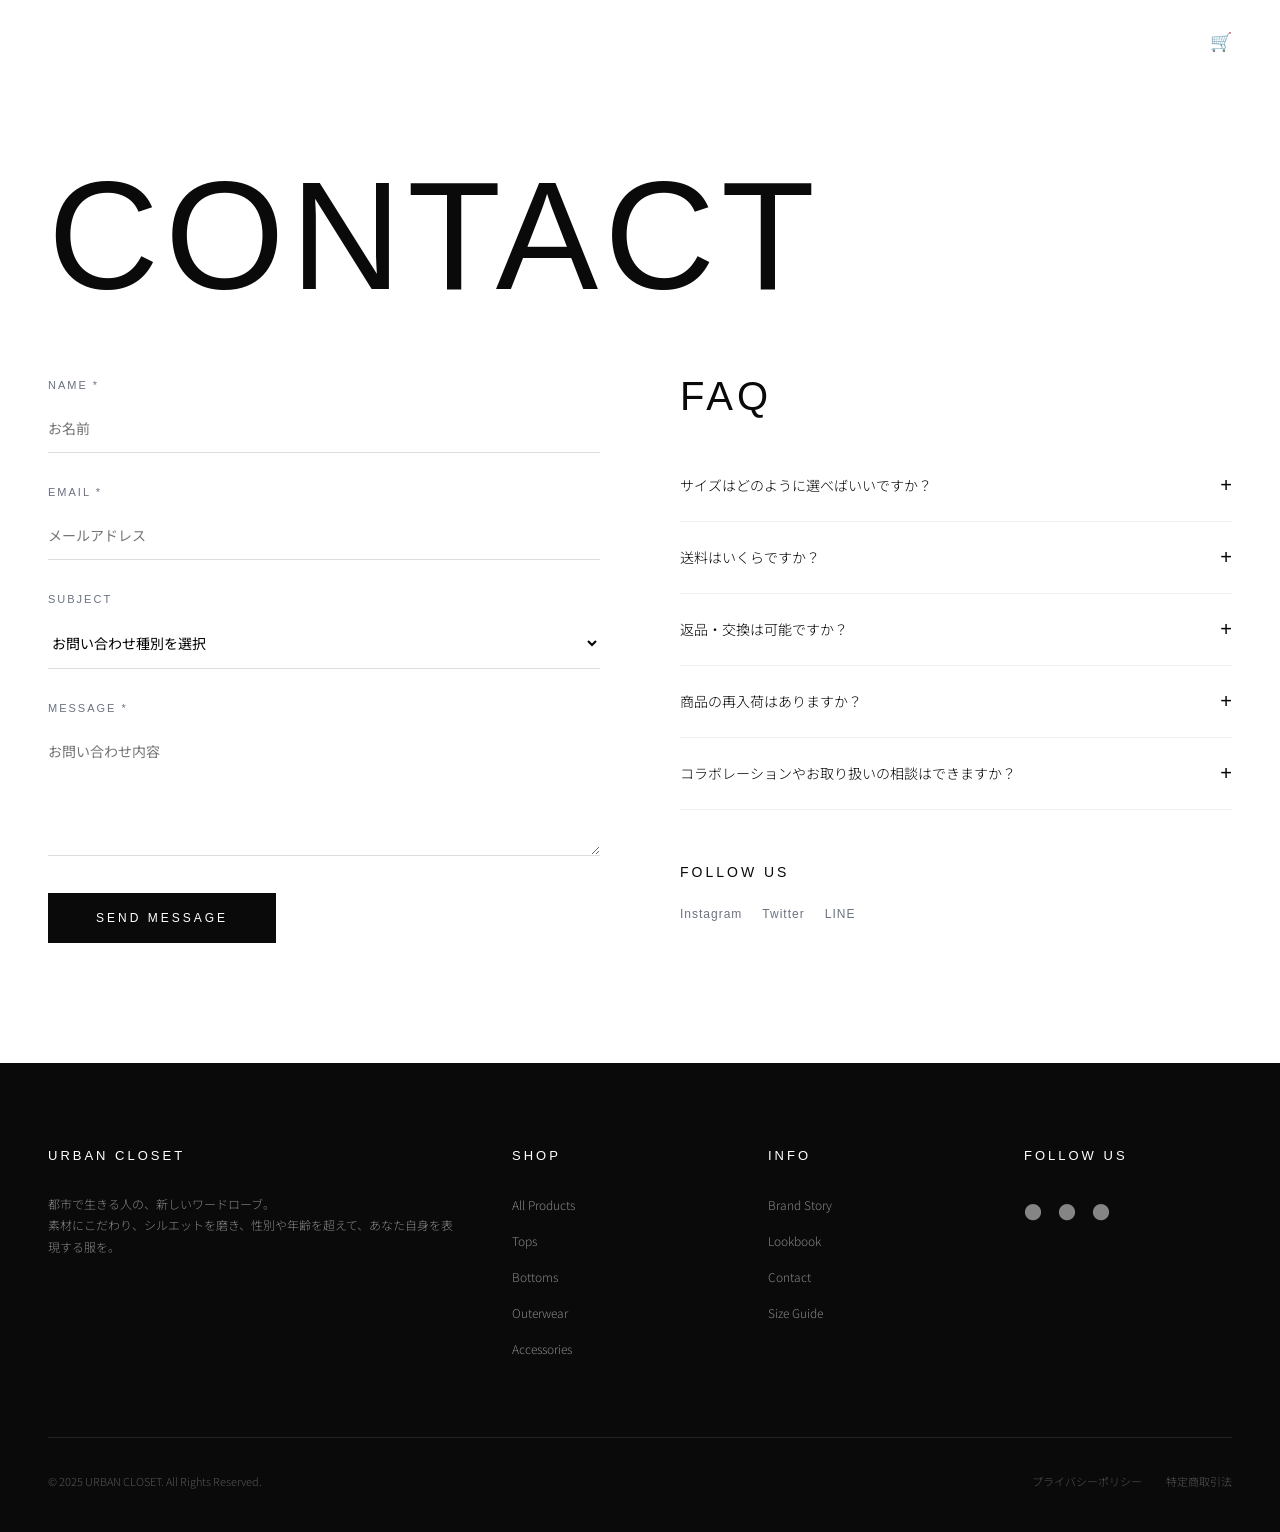
==== contact.html @ 94fd00de "Initial commit for URBAN-CLOSET" ====
<!DOCTYPE html>
<html lang="ja">
<head>
  <meta charset="UTF-8">
  <meta name="viewport" content="width=device-width, initial-scale=1.0">
  <meta name="description" content="URBAN CLOSETへのお問い合わせ。商品・サイズ・コラボレーションなどお気軽にご連絡ください。">
  <title>CONTACT | URBAN CLOSET</title>
  <link rel="stylesheet" href="style.css">
</head>
<body>

  <!-- ヘッダー -->
  <header class="header scrolled" id="header">
    <a href="index.html" class="header-logo">URBAN CLOSET</a>
    <nav class="header-nav">
      <a href="products.html">NEW</a><a href="products.html">WOMEN</a><a href="products.html">MEN</a>
      <a href="products.html">GOODS</a><a href="story.html">STORY</a><a href="lookbook.html">LOOKBOOK</a>
    </nav>
    <div class="header-icons">
      <button aria-label="検索">&#x2315;</button>
      <button aria-label="カート">&#x1F6D2;</button>
      <button class="hamburger" aria-label="メニュー"><span></span><span></span><span></span></button>
    </div>
  </header>

  <div class="mobile-menu">
    <button class="mobile-menu-close">&times;</button>
    <a href="products.html">NEW</a><a href="products.html">WOMEN</a><a href="products.html">MEN</a>
    <a href="products.html">GOODS</a><a href="story.html">STORY</a><a href="lookbook.html">LOOKBOOK</a><a href="contact.html">CONTACT</a>
  </div>

  <!-- ページタイトル -->
  <div class="page-title-wrap">
    <h1 class="page-title fade-in">CONTACT</h1>
  </div>

  <!-- コンタクトエリア -->
  <div class="contact-wrap">
    <!-- 左：フォーム -->
    <div class="fade-in">
      <form id="contact-form">
        <div class="form-group">
          <label class="form-label" for="name">NAME *</label>
          <input class="form-input" type="text" id="name" placeholder="お名前">
          <p class="form-error"></p>
        </div>
        <div class="form-group">
          <label class="form-label" for="email">EMAIL *</label>
          <input class="form-input" type="email" id="email" placeholder="メールアドレス">
          <p class="form-error"></p>
        </div>
        <div class="form-group">
          <label class="form-label" for="subject">SUBJECT</label>
          <select class="form-select" id="subject">
            <option value="">お問い合わせ種別を選択</option>
            <option value="product">商品について</option>
            <option value="size">サイズについて</option>
            <option value="collab">コラボレーション</option>
            <option value="other">その他</option>
          </select>
        </div>
        <div class="form-group">
          <label class="form-label" for="message">MESSAGE *</label>
          <textarea class="form-textarea" id="message" placeholder="お問い合わせ内容" rows="5"></textarea>
          <p class="form-error"></p>
        </div>
        <button type="submit" class="btn-submit">SEND MESSAGE</button>
      </form>
    </div>

    <!-- 右：FAQ + SNS -->
    <div class="fade-in">
      <h2 class="section-title" style="font-size: clamp(24px, 4vw, 40px); margin-bottom: 32px;">FAQ</h2>
      <div class="faq-section">
        <div class="faq-item">
          <button class="faq-q">サイズはどのように選べばいいですか？</button>
          <div class="faq-a"><div class="faq-a-inner">各商品ページにサイズガイドをご用意しています。着丈・身幅・肩幅・袖丈を記載していますので、お手持ちのお洋服と比較してお選びください。ご不明な場合はお気軽にお問い合わせください。</div></div>
        </div>
        <div class="faq-item">
          <button class="faq-q">送料はいくらですか？</button>
          <div class="faq-a"><div class="faq-a-inner">全国一律550円（税込）でお届けします。10,000円以上のお買い上げで送料無料となります。</div></div>
        </div>
        <div class="faq-item">
          <button class="faq-q">返品・交換は可能ですか？</button>
          <div class="faq-a"><div class="faq-a-inner">商品到着後7日以内、未使用・タグ付きの状態であれば返品・交換を承ります。お客様のご都合による返品の場合、送料はお客様のご負担となります。</div></div>
        </div>
        <div class="faq-item">
          <button class="faq-q">商品の再入荷はありますか？</button>
          <div class="faq-a"><div class="faq-a-inner">人気商品は随時再入荷を行っております。再入荷時にはニュースレターでお知らせしますので、ぜひご登録ください。</div></div>
        </div>
        <div class="faq-item">
          <button class="faq-q">コラボレーションやお取り扱いの相談はできますか？</button>
          <div class="faq-a"><div class="faq-a-inner">コラボレーションやお取り扱いのご相談を歓迎しております。上記フォームの「コラボレーション」を選択してお問い合わせください。</div></div>
        </div>
      </div>

      <!-- SNSリンク -->
      <div class="contact-sns">
        <h3 class="contact-sns-title">FOLLOW US</h3>
        <div class="contact-sns-links">
          <a href="#">Instagram</a>
          <a href="#">Twitter</a>
          <a href="#">LINE</a>
        </div>
      </div>
    </div>
  </div>

  <!-- フッター -->
  <footer class="footer">
    <div class="footer-grid">
      <div>
        <h3 class="footer-title">URBAN CLOSET</h3>
        <p class="footer-text">都市で生きる人の、新しいワードローブ。<br>素材にこだわり、シルエットを磨き、性別や年齢を超えて、あなた自身を表現する服を。</p>
      </div>
      <div>
        <h3 class="footer-title">SHOP</h3>
        <div class="footer-links"><a href="products.html">All Products</a><a href="products.html">Tops</a><a href="products.html">Bottoms</a><a href="products.html">Outerwear</a><a href="products.html">Accessories</a></div>
      </div>
      <div>
        <h3 class="footer-title">INFO</h3>
        <div class="footer-links"><a href="story.html">Brand Story</a><a href="lookbook.html">Lookbook</a><a href="contact.html">Contact</a><a href="#">Size Guide</a></div>
      </div>
      <div>
        <h3 class="footer-title">FOLLOW US</h3>
        <div class="footer-sns"><a href="#">&#9679;</a><a href="#">&#9679;</a><a href="#">&#9679;</a></div>
      </div>
    </div>
    <div class="footer-bottom">
      <span>&copy; 2025 URBAN CLOSET. All Rights Reserved.</span>
      <div class="footer-bottom-links"><a href="#">プライバシーポリシー</a><a href="#">特定商取引法</a></div>
    </div>
  </footer>

  <script src="script.js"></script>
</body>
</html>
---- style.css ----
/* URBAN CLOSET - Global Stylesheet */
@import url('https://fonts.googleapis.com/css2?family=Noto+Sans+JP:wght@300;400&display=swap');

:root {
  --white: #FFFFFF;
  --black: #0A0A0A;
  --gray: #6B7280;
  --light-gray: #F9FAFB;
  --font-en: 'Helvetica Neue', Arial, sans-serif;
  --font-jp: 'Noto Sans JP', sans-serif;
  --header-h: 80px;
}

*, *::before, *::after { margin: 0; padding: 0; box-sizing: border-box; }

html { scroll-behavior: smooth; }

body {
  font-family: var(--font-jp);
  font-weight: 300;
  color: var(--black);
  background: var(--white);
  line-height: 2;
  -webkit-font-smoothing: antialiased;
}

a { color: inherit; text-decoration: none; }
ul, ol { list-style: none; }
img { max-width: 100%; height: auto; display: block; }
button { cursor: pointer; border: none; background: none; font-family: inherit; }
input, textarea, select { font-family: inherit; }

/* ヘッダー */
.header {
  position: fixed; top: 0; left: 0; width: 100%; z-index: 1000;
  padding: 0 48px; height: var(--header-h);
  display: flex; align-items: center; justify-content: space-between;
  transition: background 0.4s, color 0.4s;
  background: transparent; color: var(--white);
}
.header.scrolled { background: var(--white); color: var(--black); box-shadow: 0 1px 0 rgba(0,0,0,0.06); }
.header.header-dark { background: var(--black); color: var(--white); }
.header-logo { font-family: var(--font-en); font-weight: 200; font-size: 18px; letter-spacing: 4px; }
.header-nav { display: flex; gap: 32px; }
.header-nav a {
  font-family: var(--font-en); font-weight: 300; font-size: 11px;
  letter-spacing: 2px; position: relative; padding: 4px 0;
}
.header-nav a::after {
  content: ''; position: absolute; bottom: 0; left: 0;
  width: 0; height: 1px; background: currentColor;
  transition: width 0.4s ease;
}
.header-nav a:hover::after { width: 100%; }
.header-icons { display: flex; gap: 20px; align-items: center; }
.header-icons button { color: inherit; font-size: 18px; }
.hamburger { display: none; flex-direction: column; gap: 5px; width: 24px; }
.hamburger span { display: block; height: 1px; background: currentColor; transition: 0.3s; }

/* モバイルメニュー */
.mobile-menu {
  position: fixed; inset: 0; background: var(--black); color: var(--white);
  display: flex; flex-direction: column; align-items: center; justify-content: center;
  gap: 32px; z-index: 999; opacity: 0; pointer-events: none; transition: opacity 0.4s;
}
.mobile-menu.active { opacity: 1; pointer-events: all; }
.mobile-menu a {
  font-family: var(--font-en); font-weight: 200; font-size: 24px;
  letter-spacing: 4px;
}
.mobile-menu-close {
  position: absolute; top: 28px; right: 48px;
  font-size: 28px; color: var(--white); background: none; border: none; cursor: pointer;
}

/* フッター */
.footer {
  background: var(--black); color: var(--white); padding: 80px 48px 40px;
}
.footer-grid {
  display: grid; grid-template-columns: 2fr 1fr 1fr 1fr;
  gap: 48px; margin-bottom: 64px;
}
.footer-title {
  font-family: var(--font-en); font-weight: 200; font-size: 13px;
  letter-spacing: 3px; margin-bottom: 24px;
}
.footer-text { font-size: 12px; color: rgba(255,255,255,0.5); line-height: 1.8; }
.footer-links a {
  display: block; font-size: 12px; color: rgba(255,255,255,0.5);
  margin-bottom: 12px; transition: color 0.3s;
}
.footer-links a:hover { color: var(--white); }
.footer-sns { display: flex; gap: 16px; }
.footer-sns a { font-size: 18px; color: rgba(255,255,255,0.5); transition: color 0.3s; }
.footer-sns a:hover { color: var(--white); }
.footer-bottom {
  border-top: 1px solid rgba(255,255,255,0.1); padding-top: 32px;
  display: flex; justify-content: space-between; align-items: center;
  font-size: 11px; color: rgba(255,255,255,0.3);
}
.footer-bottom-links { display: flex; gap: 24px; }
.footer-bottom-links a { color: rgba(255,255,255,0.3); transition: color 0.3s; }
.footer-bottom-links a:hover { color: var(--white); }

/* セクション共通 */
.section { padding: 120px 48px; }
.section-title {
  font-family: var(--font-en); font-weight: 200; font-size: clamp(36px, 8vw, 96px);
  letter-spacing: 4px; margin-bottom: 48px; line-height: 1.1;
}

/* 商品カード */
.product-card { position: relative; cursor: pointer; }
.product-card-img {
  position: relative; overflow: hidden; aspect-ratio: 3/4;
  background: var(--light-gray); margin-bottom: 16px;
}
.product-card-img img {
  width: 100%; height: 100%; object-fit: cover;
  transition: opacity 0.6s ease;
}
.product-card-img .hover-img {
  position: absolute; inset: 0; opacity: 0;
}
.product-card:hover .hover-img { opacity: 1; }
.product-card:hover .main-img { opacity: 0; }
.quick-view {
  position: absolute; inset: 0; display: flex; align-items: center; justify-content: center;
  font-family: var(--font-en); font-weight: 300; font-size: 12px;
  letter-spacing: 3px; color: var(--white); opacity: 0;
  background: rgba(0,0,0,0.15); transition: opacity 0.4s;
}
.product-card:hover .quick-view { opacity: 1; }
.product-badge {
  position: absolute; top: 12px; left: 12px;
  font-family: var(--font-en); font-weight: 400; font-size: 10px;
  letter-spacing: 1.5px; padding: 4px 10px;
  background: var(--black); color: var(--white);
}
.product-card-name {
  font-family: var(--font-jp); font-weight: 300; font-size: 13px;
  margin-bottom: 4px;
}
.product-card-price {
  font-family: var(--font-en); font-weight: 300; font-size: 13px;
  color: var(--gray);
}

/* ヒーロー */
.hero {
  position: relative; height: 100vh; display: flex;
  align-items: center; justify-content: center; text-align: center;
  color: var(--white); overflow: hidden;
}
.hero-bg {
  position: absolute; inset: 0;
  background-size: cover; background-position: center;
}
.hero-overlay { position: absolute; inset: 0; background: rgba(0,0,0,0.35); }
.hero-content { position: relative; z-index: 1; }
.hero-title {
  font-family: var(--font-en); font-weight: 200;
  font-size: clamp(40px, 10vw, 140px); letter-spacing: 8px; line-height: 1;
  margin-bottom: 24px;
}
.hero-sub {
  font-family: var(--font-en); font-weight: 300;
  font-size: 13px; letter-spacing: 4px; margin-bottom: 40px;
}
.hero-btn {
  font-family: var(--font-en); font-weight: 300; font-size: 12px;
  letter-spacing: 3px; color: var(--white);
  border-bottom: 1px solid var(--white); padding-bottom: 4px;
  transition: opacity 0.3s;
}
.hero-btn:hover { opacity: 0.7; }

/* 横スクロール */
.scroll-row {
  display: grid; grid-template-columns: repeat(4, 1fr); gap: 24px;
}

/* ブランドコンセプト */
.concept {
  background: var(--black); color: var(--white);
  padding: 120px 48px; position: relative; overflow: hidden;
}
.concept-bg-text {
  position: absolute; top: 50%; left: 50%; transform: translate(-50%,-50%);
  font-family: var(--font-en); font-weight: 200;
  font-size: clamp(80px, 20vw, 300px); letter-spacing: 16px;
  opacity: 0.06; white-space: nowrap; pointer-events: none;
}
.concept-body { position: relative; z-index: 1; max-width: 600px; margin: 0 auto; text-align: center; }
.concept-text {
  font-size: 15px; line-height: 2.4; margin-bottom: 48px;
  font-weight: 300;
}
.concept-link {
  font-family: var(--font-en); font-weight: 300; font-size: 12px;
  letter-spacing: 3px; border-bottom: 1px solid var(--white);
  padding-bottom: 4px; transition: opacity 0.3s;
}
.concept-link:hover { opacity: 0.7; }

/* コーディネートギャラリー */
.coord-scroll {
  display: flex; gap: 16px; overflow-x: auto;
  padding-bottom: 16px; scroll-snap-type: x mandatory;
  -ms-overflow-style: none; scrollbar-width: none;
}
.coord-scroll::-webkit-scrollbar { display: none; }
.coord-item {
  flex: 0 0 280px; aspect-ratio: 3/4; overflow: hidden;
  cursor: pointer; scroll-snap-align: start; position: relative;
}
.coord-item img { width: 100%; height: 100%; object-fit: cover; transition: transform 0.6s; }
.coord-item:hover img { transform: scale(1.03); }

/* ニュースレター */
.newsletter { background: var(--light-gray); padding: 96px 48px; text-align: center; }
.newsletter-title {
  font-family: var(--font-en); font-weight: 200; font-size: 24px;
  letter-spacing: 6px; margin-bottom: 32px;
}
.newsletter-form { display: flex; gap: 0; max-width: 480px; margin: 0 auto 16px; }
.newsletter-form input {
  flex: 1; padding: 14px 20px; border: 1px solid #ddd;
  font-size: 13px; background: var(--white); outline: none;
}
.newsletter-form button {
  padding: 14px 32px; background: var(--black); color: var(--white);
  font-family: var(--font-en); font-weight: 300; font-size: 11px;
  letter-spacing: 2px; border: none; cursor: pointer; transition: opacity 0.3s;
}
.newsletter-form button:hover { opacity: 0.8; }
.newsletter-sub { font-size: 12px; color: var(--gray); }

/* 商品一覧ページ */
.page-title-wrap { padding: 160px 48px 60px; }
.page-title {
  font-family: var(--font-en); font-weight: 200;
  font-size: clamp(48px, 12vw, 160px); letter-spacing: 6px; line-height: 1;
}
.filter-bar {
  display: flex; justify-content: space-between; align-items: center;
  padding: 0 48px 48px; flex-wrap: wrap; gap: 16px;
}
.filter-cats { display: flex; gap: 24px; }
.filter-cats button {
  font-family: var(--font-en); font-weight: 300; font-size: 12px;
  letter-spacing: 2px; color: var(--gray); padding: 4px 0;
  border-bottom: 1px solid transparent; transition: 0.3s;
}
.filter-cats button.active,
.filter-cats button:hover { color: var(--black); border-bottom-color: var(--black); }
.sort-select {
  font-family: var(--font-en); font-weight: 300; font-size: 12px;
  padding: 8px 16px; border: 1px solid #ddd; background: var(--white);
  letter-spacing: 1px; outline: none; cursor: pointer;
}
.product-grid {
  display: grid; grid-template-columns: repeat(3, 1fr);
  gap: 40px 24px; padding: 0 48px 120px;
}

/* 商品詳細ページ */
.detail-wrap {
  display: grid; grid-template-columns: 1fr 1fr;
  gap: 64px; padding: 140px 48px 80px;
}
.detail-gallery {}
.detail-main-img {
  aspect-ratio: 3/4; overflow: hidden; background: var(--light-gray); margin-bottom: 12px;
}
.detail-main-img img { width: 100%; height: 100%; object-fit: cover; }
.detail-thumbs { display: grid; grid-template-columns: repeat(4, 1fr); gap: 8px; }
.detail-thumbs button {
  aspect-ratio: 1; overflow: hidden; border: 2px solid transparent;
  cursor: pointer; background: var(--light-gray); padding: 0;
}
.detail-thumbs button.active { border-color: var(--black); }
.detail-thumbs img { width: 100%; height: 100%; object-fit: cover; }
.detail-info {}
.detail-brand {
  font-family: var(--font-en); font-weight: 300; font-size: 12px;
  color: var(--gray); letter-spacing: 2px; margin-bottom: 12px;
}
.detail-name {
  font-family: var(--font-en); font-weight: 200;
  font-size: 28px; letter-spacing: 2px; margin-bottom: 16px;
}
.detail-price {
  font-family: var(--font-en); font-weight: 300;
  font-size: 16px; color: var(--gray); margin-bottom: 32px;
}
.detail-label {
  font-family: var(--font-en); font-weight: 300; font-size: 11px;
  letter-spacing: 2px; margin-bottom: 12px; color: var(--gray);
}
.color-swatches { display: flex; gap: 12px; margin-bottom: 32px; }
.color-swatch {
  width: 28px; height: 28px; border-radius: 50%;
  border: 2px solid transparent; cursor: pointer; transition: 0.3s;
}
.color-swatch.active { border-color: var(--black); }
.size-options { display: flex; gap: 8px; margin-bottom: 32px; }
.size-option {
  width: 48px; height: 48px; display: flex; align-items: center; justify-content: center;
  border: 1px solid #ddd; font-family: var(--font-en); font-weight: 300;
  font-size: 12px; letter-spacing: 1px; cursor: pointer; transition: 0.3s;
}
.size-option.active { border-color: var(--black); border-width: 2px; }
.btn-cart {
  width: 100%; padding: 18px; background: var(--black); color: var(--white);
  font-family: var(--font-en); font-weight: 300; font-size: 12px;
  letter-spacing: 3px; margin-bottom: 16px; transition: opacity 0.3s;
}
.btn-cart:hover { opacity: 0.85; }
.btn-wishlist {
  font-family: var(--font-en); font-weight: 300; font-size: 12px;
  letter-spacing: 2px; color: var(--gray); border-bottom: 1px solid var(--gray);
  padding-bottom: 2px; transition: color 0.3s; background: none; border-top: none;
  border-left: none; border-right: none; cursor: pointer;
}
.btn-wishlist:hover { color: var(--black); }
.detail-desc { margin: 40px 0; font-size: 14px; line-height: 2.2; color: var(--gray); }
.size-guide { width: 100%; border-collapse: collapse; margin: 32px 0; }
.size-guide th, .size-guide td {
  padding: 12px 16px; text-align: left;
  font-family: var(--font-en); font-weight: 300; font-size: 12px;
  border-bottom: 1px solid #eee;
}
.size-guide th { color: var(--gray); letter-spacing: 1px; }
.related-section { padding: 80px 48px 120px; }
.related-section .section-title { font-size: clamp(24px, 4vw, 48px); }

/* ストーリーページ */
.story-section {
  display: grid; grid-template-columns: 1fr 1fr;
  gap: 64px; align-items: center; padding: 80px 48px;
}
.story-section:nth-child(even) { direction: rtl; }
.story-section:nth-child(even) > * { direction: ltr; }
.story-img { aspect-ratio: 3/4; overflow: hidden; }
.story-img img { width: 100%; height: 100%; object-fit: cover; }
.story-text h3 {
  font-family: var(--font-en); font-weight: 200; font-size: 20px;
  letter-spacing: 3px; margin-bottom: 32px;
}
.story-text p { font-size: 15px; line-height: 2.4; color: var(--gray); }
.story-bg-text {
  position: fixed; top: 50%; left: 50%; transform: translate(-50%,-50%);
  font-family: var(--font-en); font-weight: 200;
  font-size: clamp(100px, 25vw, 400px); letter-spacing: 16px;
  opacity: 0.04; pointer-events: none; z-index: 0;
}

/* ルックブック */
.masonry {
  columns: 3; column-gap: 16px; padding: 0 48px 120px;
}
.masonry-item {
  break-inside: avoid; margin-bottom: 16px;
  position: relative; overflow: hidden; cursor: pointer;
}
.masonry-item img { width: 100%; display: block; transition: transform 0.6s; }
.masonry-item:hover img { transform: scale(1.03); }
.shop-look {
  position: absolute; inset: 0; display: flex;
  align-items: center; justify-content: center;
  background: rgba(0,0,0,0.2); opacity: 0; transition: opacity 0.4s;
}
.shop-look span {
  font-family: var(--font-en); font-weight: 300; font-size: 12px;
  letter-spacing: 3px; color: var(--white); padding: 10px 24px;
  border: 1px solid var(--white);
}
.masonry-item:hover .shop-look { opacity: 1; }

/* お問い合わせ */
.contact-wrap {
  display: grid; grid-template-columns: 1fr 1fr;
  gap: 80px; padding: 0 48px 120px;
}
.form-group { margin-bottom: 28px; }
.form-label {
  display: block; font-family: var(--font-en); font-weight: 300;
  font-size: 11px; letter-spacing: 2px; color: var(--gray); margin-bottom: 8px;
}
.form-input, .form-select, .form-textarea {
  width: 100%; padding: 14px 0; border: none;
  border-bottom: 1px solid #ddd; font-size: 14px;
  outline: none; background: transparent; transition: border-color 0.3s;
}
.form-input:focus, .form-select:focus, .form-textarea:focus {
  border-bottom-color: var(--black);
}
.form-textarea { resize: vertical; min-height: 120px; }
.form-error { font-size: 12px; color: #dc2626; margin-top: 6px; display: none; }
.form-error.show { display: block; }
.btn-submit {
  padding: 18px 48px; background: var(--black); color: var(--white);
  font-family: var(--font-en); font-weight: 300; font-size: 12px;
  letter-spacing: 3px; transition: opacity 0.3s; border: none; cursor: pointer;
}
.btn-submit:hover { opacity: 0.85; }

/* FAQ */
.faq-section { margin-top: 20px; }
.faq-item { border-bottom: 1px solid #eee; }
.faq-q {
  width: 100%; text-align: left; padding: 24px 0;
  font-size: 14px; font-weight: 300; display: flex;
  justify-content: space-between; align-items: center;
  cursor: pointer; background: none; border: none;
}
.faq-q::after { content: '+'; font-family: var(--font-en); font-size: 20px; font-weight: 200; transition: transform 0.3s; }
.faq-q.active::after { content: '−'; }
.faq-a { max-height: 0; overflow: hidden; transition: max-height 0.4s ease; }
.faq-a-inner { padding: 0 0 24px; font-size: 13px; color: var(--gray); line-height: 2; }
.contact-sns { margin-top: 48px; }
.contact-sns-title {
  font-family: var(--font-en); font-weight: 200; font-size: 14px;
  letter-spacing: 3px; margin-bottom: 16px;
}
.contact-sns-links { display: flex; gap: 20px; }
.contact-sns-links a {
  font-family: var(--font-en); font-weight: 300; font-size: 12px;
  letter-spacing: 1px; color: var(--gray); transition: color 0.3s;
}
.contact-sns-links a:hover { color: var(--black); }

/* ライトボックス */
.lightbox {
  position: fixed; inset: 0; background: rgba(0,0,0,0.92);
  z-index: 2000; display: flex; align-items: center; justify-content: center;
  opacity: 0; pointer-events: none; transition: opacity 0.3s;
}
.lightbox.active { opacity: 1; pointer-events: all; }
.lightbox-img { max-width: 85vw; max-height: 85vh; object-fit: contain; }
.lightbox-close {
  position: absolute; top: 24px; right: 32px;
  font-size: 32px; color: var(--white); cursor: pointer;
  background: none; border: none;
}
.lightbox-arrow {
  position: absolute; top: 50%; transform: translateY(-50%);
  font-size: 32px; color: var(--white); cursor: pointer;
  background: none; border: none; padding: 16px;
}
.lightbox-prev { left: 24px; }
.lightbox-next { right: 24px; }

/* スクロールアニメーション */
.fade-in {
  opacity: 0; transform: translateY(30px);
  transition: opacity 0.8s ease, transform 0.8s ease;
}
.fade-in.visible { opacity: 1; transform: translateY(0); }

/* レスポンシブ 768px以下 */
@media (max-width: 768px) {
  .header { padding: 0 24px; }
  .header-nav { display: none; }
  .hamburger { display: flex; }
  .section { padding: 80px 24px; }
  .page-title-wrap { padding: 120px 24px 40px; }
  .scroll-row { grid-template-columns: repeat(2, 1fr); gap: 16px; }
  .product-grid { grid-template-columns: repeat(2, 1fr); gap: 24px 12px; padding: 0 24px 80px; }
  .filter-bar { padding: 0 24px 32px; }
  .filter-cats { flex-wrap: wrap; gap: 12px; }
  .detail-wrap { grid-template-columns: 1fr; gap: 40px; padding: 120px 24px 60px; }
  .story-section { grid-template-columns: 1fr; gap: 32px; padding: 60px 24px; }
  .story-section:nth-child(even) { direction: ltr; }
  .masonry { columns: 2; padding: 0 24px 80px; }
  .contact-wrap { grid-template-columns: 1fr; gap: 60px; padding: 0 24px 80px; }
  .footer { padding: 60px 24px 32px; }
  .footer-grid { grid-template-columns: 1fr 1fr; gap: 32px; }
  .footer-bottom { flex-direction: column; gap: 12px; text-align: center; }
  .concept { padding: 80px 24px; }
  .newsletter { padding: 64px 24px; }
  .newsletter-form { flex-direction: column; gap: 12px; }
  .newsletter-form button { width: 100%; }
  .coord-item { flex: 0 0 220px; }
  .related-section { padding: 60px 24px 80px; }
  .mobile-menu-close { right: 24px; }
}
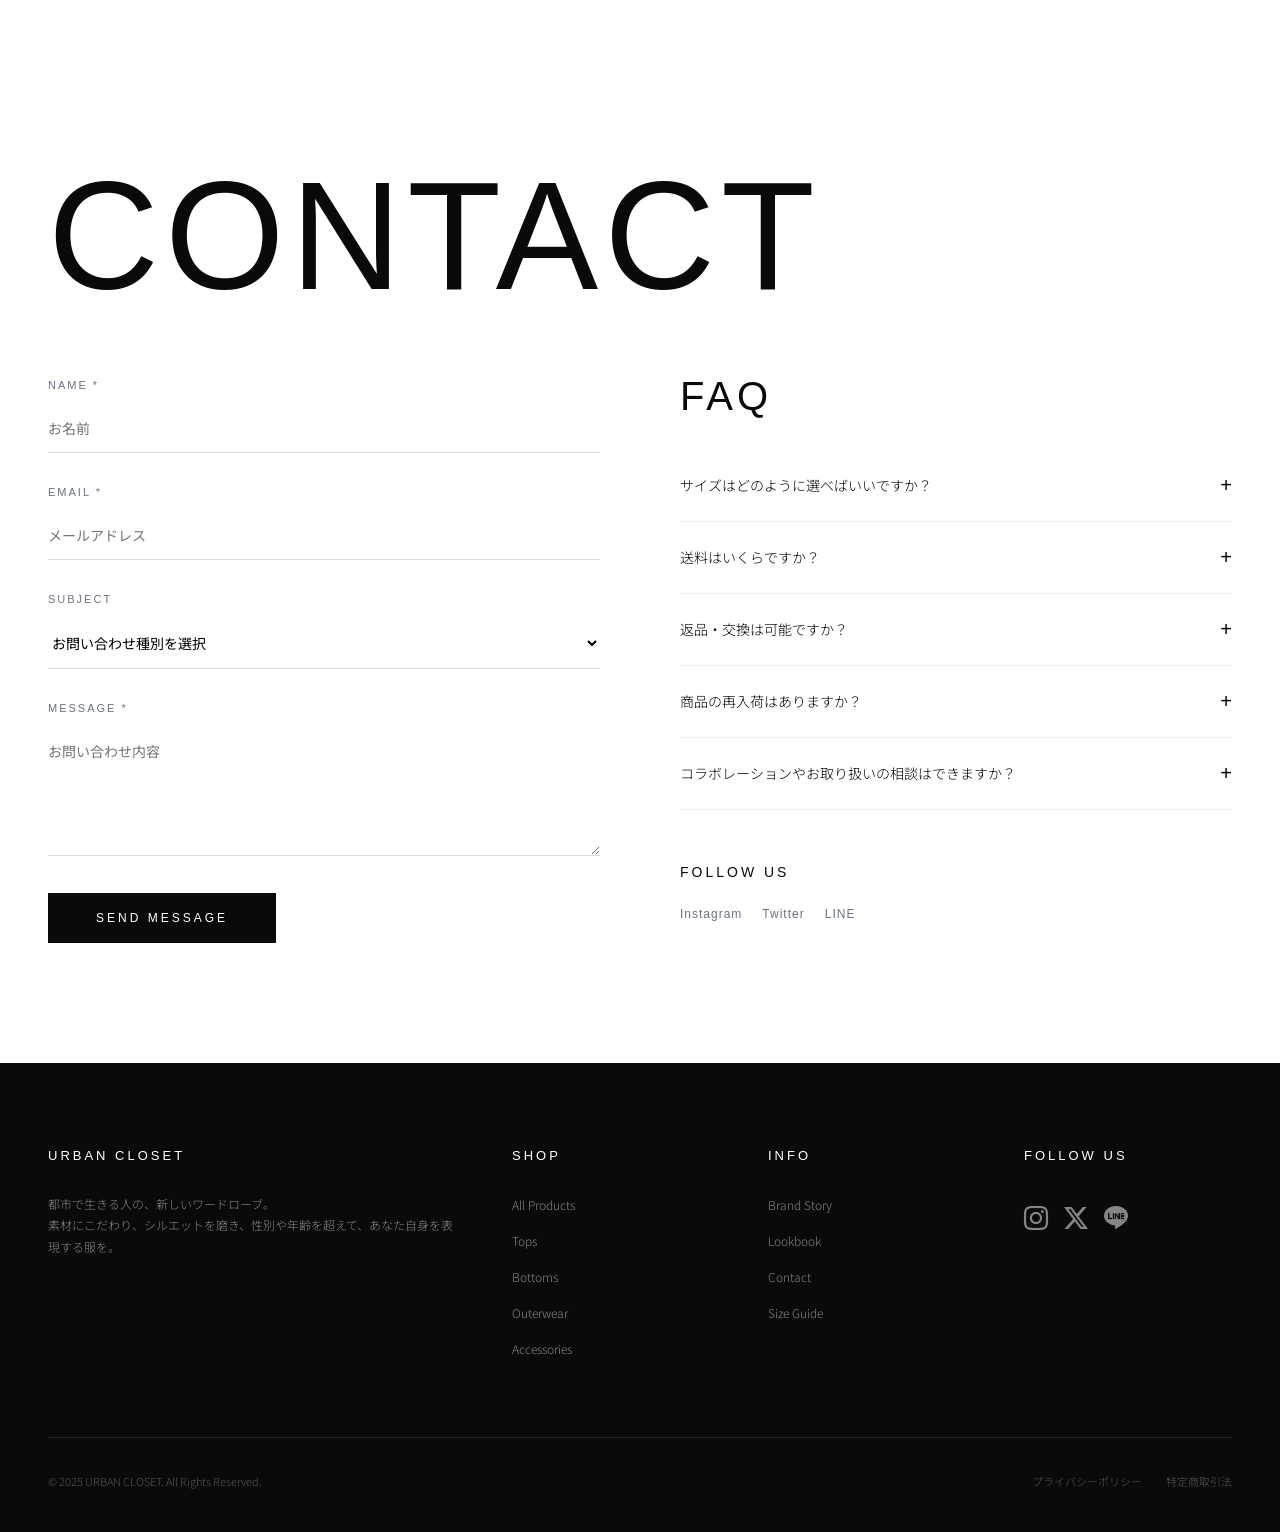
==== commit 6b32847c: "画像エラー修正" ====
--- a/contact.html
+++ b/contact.html
@@ -5,6 +5,7 @@
   <meta name="viewport" content="width=device-width, initial-scale=1.0">
   <meta name="description" content="URBAN CLOSETへのお問い合わせ。商品・サイズ・コラボレーションなどお気軽にご連絡ください。">
   <title>CONTACT | URBAN CLOSET</title>
+  <link rel="stylesheet" href="https://cdn.jsdelivr.net/npm/bootstrap-icons@1.11.0/font/bootstrap-icons.css">
   <link rel="stylesheet" href="style.css">
 </head>
 <body>
@@ -17,8 +18,8 @@
       <a href="products.html">GOODS</a><a href="story.html">STORY</a><a href="lookbook.html">LOOKBOOK</a>
     </nav>
     <div class="header-icons">
-      <button aria-label="検索">&#x2315;</button>
-      <button aria-label="カート">&#x1F6D2;</button>
+      <button class="btn-search" aria-label="検索"><i class="bi bi-search"></i></button>
+      <button class="btn-cart-toggle" aria-label="カート"><i class="bi bi-bag"></i></button>
       <button class="hamburger" aria-label="メニュー"><span></span><span></span><span></span></button>
     </div>
   </header>
@@ -27,6 +28,14 @@
     <button class="mobile-menu-close">&times;</button>
     <a href="products.html">NEW</a><a href="products.html">WOMEN</a><a href="products.html">MEN</a>
     <a href="products.html">GOODS</a><a href="story.html">STORY</a><a href="lookbook.html">LOOKBOOK</a><a href="contact.html">CONTACT</a>
+  </div>
+
+  <!-- 検索バー -->
+  <div class="search-bar" id="search-bar">
+    <div class="search-bar-inner">
+      <input type="text" class="search-input" placeholder="商品を検索...">
+      <button class="search-close">&times;</button>
+    </div>
   </div>
 
   <!-- ページタイトル -->
@@ -123,7 +132,7 @@
       </div>
       <div>
         <h3 class="footer-title">FOLLOW US</h3>
-        <div class="footer-sns"><a href="#">&#9679;</a><a href="#">&#9679;</a><a href="#">&#9679;</a></div>
+        <div class="footer-sns"><a href="#" aria-label="Instagram"><i class="bi bi-instagram"></i></a><a href="#" aria-label="Twitter"><i class="bi bi-twitter-x"></i></a><a href="#" aria-label="LINE"><i class="bi bi-line"></i></a></div>
       </div>
     </div>
     <div class="footer-bottom">
@@ -132,6 +141,19 @@
     </div>
   </footer>
 
+  <!-- カートパネル -->
+  <div class="cart-overlay" id="cart-overlay"></div>
+  <div class="cart-panel" id="cart-panel">
+    <div class="cart-panel-header">
+      <h3>CART</h3>
+      <button class="cart-panel-close">&times;</button>
+    </div>
+    <div class="cart-panel-body">
+      <p class="cart-empty-msg">カートは空です</p>
+      <a href="products.html" class="cart-continue-btn">ショッピングを続ける</a>
+    </div>
+  </div>
+
   <script src="script.js"></script>
 </body>
 </html>
--- a/style.css
+++ b/style.css
@@ -92,8 +92,8 @@
 }
 .footer-links a:hover { color: var(--white); }
 .footer-sns { display: flex; gap: 16px; }
-.footer-sns a { font-size: 18px; color: rgba(255,255,255,0.5); transition: color 0.3s; }
-.footer-sns a:hover { color: var(--white); }
+.footer-sns a { font-size: 24px; color: rgba(255,255,255,0.5); transition: color 0.3s; }
+.footer-sns a:hover { color: var(--gray); }
 .footer-bottom {
   border-top: 1px solid rgba(255,255,255,0.1); padding-top: 32px;
   display: flex; justify-content: space-between; align-items: center;
@@ -153,11 +153,11 @@
   align-items: center; justify-content: center; text-align: center;
   color: var(--white); overflow: hidden;
 }
-.hero-bg {
+.hero-bg-img {
   position: absolute; inset: 0;
-  background-size: cover; background-position: center;
-}
-.hero-overlay { position: absolute; inset: 0; background: rgba(0,0,0,0.35); }
+  width: 100%; height: 100%; object-fit: cover;
+}
+.hero-overlay { position: absolute; inset: 0; background: rgba(0,0,0,0.4); }
 .hero-content { position: relative; z-index: 1; }
 .hero-title {
   font-family: var(--font-en); font-weight: 200;
@@ -192,7 +192,12 @@
   font-size: clamp(80px, 20vw, 300px); letter-spacing: 16px;
   opacity: 0.06; white-space: nowrap; pointer-events: none;
 }
-.concept-body { position: relative; z-index: 1; max-width: 600px; margin: 0 auto; text-align: center; }
+.concept-inner {
+  position: relative; z-index: 1;
+  display: grid; grid-template-columns: 1fr 1fr;
+  gap: 64px; align-items: center;
+}
+.concept-body { text-align: left; }
 .concept-text {
   font-size: 15px; line-height: 2.4; margin-bottom: 48px;
   font-weight: 300;
@@ -203,6 +208,8 @@
   padding-bottom: 4px; transition: opacity 0.3s;
 }
 .concept-link:hover { opacity: 0.7; }
+.concept-photo { aspect-ratio: 3/4; overflow: hidden; }
+.concept-photo img { width: 100%; height: 100%; object-fit: cover; }
 
 /* コーディネートギャラリー */
 .coord-scroll {
@@ -212,7 +219,7 @@
 }
 .coord-scroll::-webkit-scrollbar { display: none; }
 .coord-item {
-  flex: 0 0 280px; aspect-ratio: 3/4; overflow: hidden;
+  flex: 0 0 300px; height: 400px; overflow: hidden;
   cursor: pointer; scroll-snap-align: start; position: relative;
 }
 .coord-item img { width: 100%; height: 100%; object-fit: cover; transition: transform 0.6s; }
@@ -459,6 +466,90 @@
   transition: opacity 0.8s ease, transform 0.8s ease;
 }
 .fade-in.visible { opacity: 1; transform: translateY(0); }
+
+/* 検索バー */
+.search-bar {
+  position: fixed; top: var(--header-h); left: 0; width: 100%; z-index: 998;
+  background: var(--white); box-shadow: 0 2px 8px rgba(0,0,0,0.06);
+  max-height: 0; overflow: hidden; transition: max-height 0.4s ease;
+}
+.search-bar.active { max-height: 80px; }
+.search-bar-inner {
+  display: flex; align-items: center; padding: 16px 48px; gap: 16px;
+}
+.search-input {
+  flex: 1; padding: 10px 0; border: none; border-bottom: 1px solid #ddd;
+  font-size: 14px; font-family: var(--font-jp); outline: none;
+  background: transparent;
+}
+.search-input:focus { border-bottom-color: var(--black); }
+.search-close {
+  font-size: 24px; color: var(--gray); cursor: pointer;
+  background: none; border: none; transition: color 0.3s;
+}
+.search-close:hover { color: var(--black); }
+
+/* カートパネル */
+.cart-overlay {
+  position: fixed; inset: 0; background: rgba(0,0,0,0.4);
+  z-index: 1998; opacity: 0; pointer-events: none; transition: opacity 0.3s;
+}
+.cart-overlay.active { opacity: 1; pointer-events: all; }
+.cart-panel {
+  position: fixed; top: 0; right: -400px; width: 380px; height: 100%;
+  background: var(--white); z-index: 1999; transition: right 0.4s ease;
+  display: flex; flex-direction: column;
+}
+.cart-panel.active { right: 0; }
+.cart-panel-header {
+  display: flex; justify-content: space-between; align-items: center;
+  padding: 32px 32px 24px; border-bottom: 1px solid #eee;
+}
+.cart-panel-header h3 {
+  font-family: var(--font-en); font-weight: 200; font-size: 16px;
+  letter-spacing: 4px;
+}
+.cart-panel-close {
+  font-size: 28px; color: var(--gray); cursor: pointer;
+  background: none; border: none; transition: color 0.3s;
+}
+.cart-panel-close:hover { color: var(--black); }
+.cart-panel-body {
+  flex: 1; display: flex; flex-direction: column;
+  align-items: center; justify-content: center; padding: 48px 32px;
+}
+.cart-empty-msg {
+  font-size: 14px; color: var(--gray); margin-bottom: 32px;
+}
+.cart-continue-btn {
+  display: inline-block; padding: 14px 32px;
+  background: var(--black); color: var(--white);
+  font-family: var(--font-en); font-weight: 300; font-size: 11px;
+  letter-spacing: 2px; transition: opacity 0.3s;
+}
+.cart-continue-btn:hover { opacity: 0.85; }
+
+/* Productsヒーロー */
+.products-hero {
+  position: relative; height: 300px; display: flex;
+  align-items: center; justify-content: center; text-align: center;
+  color: var(--white); overflow: hidden; margin-top: var(--header-h);
+}
+.products-hero-img {
+  position: absolute; inset: 0;
+  width: 100%; height: 100%; object-fit: cover;
+}
+.products-hero-overlay { position: absolute; inset: 0; background: rgba(0,0,0,0.5); }
+.products-hero-content { position: relative; z-index: 1; }
+.products-hero-title {
+  font-family: var(--font-en); font-weight: 200;
+  font-size: clamp(40px, 10vw, 100px); letter-spacing: 6px; line-height: 1;
+  margin-bottom: 12px;
+}
+.products-hero-sub {
+  font-family: var(--font-en); font-weight: 300;
+  font-size: 13px; letter-spacing: 4px;
+}
 
 /* レスポンシブ 768px以下 */
 @media (max-width: 768px) {
@@ -483,7 +574,13 @@
   .newsletter { padding: 64px 24px; }
   .newsletter-form { flex-direction: column; gap: 12px; }
   .newsletter-form button { width: 100%; }
-  .coord-item { flex: 0 0 220px; }
+  .coord-item { flex: 0 0 240px; height: 320px; }
+  .concept-inner { grid-template-columns: 1fr; gap: 32px; }
+  .concept-inner { display: flex; flex-direction: column-reverse; }
+  .concept-photo { aspect-ratio: 4/5; }
   .related-section { padding: 60px 24px 80px; }
   .mobile-menu-close { right: 24px; }
-}
+  .search-bar-inner { padding: 16px 24px; }
+  .cart-panel { width: 100%; right: -100%; }
+  .products-hero { height: 220px; }
+}
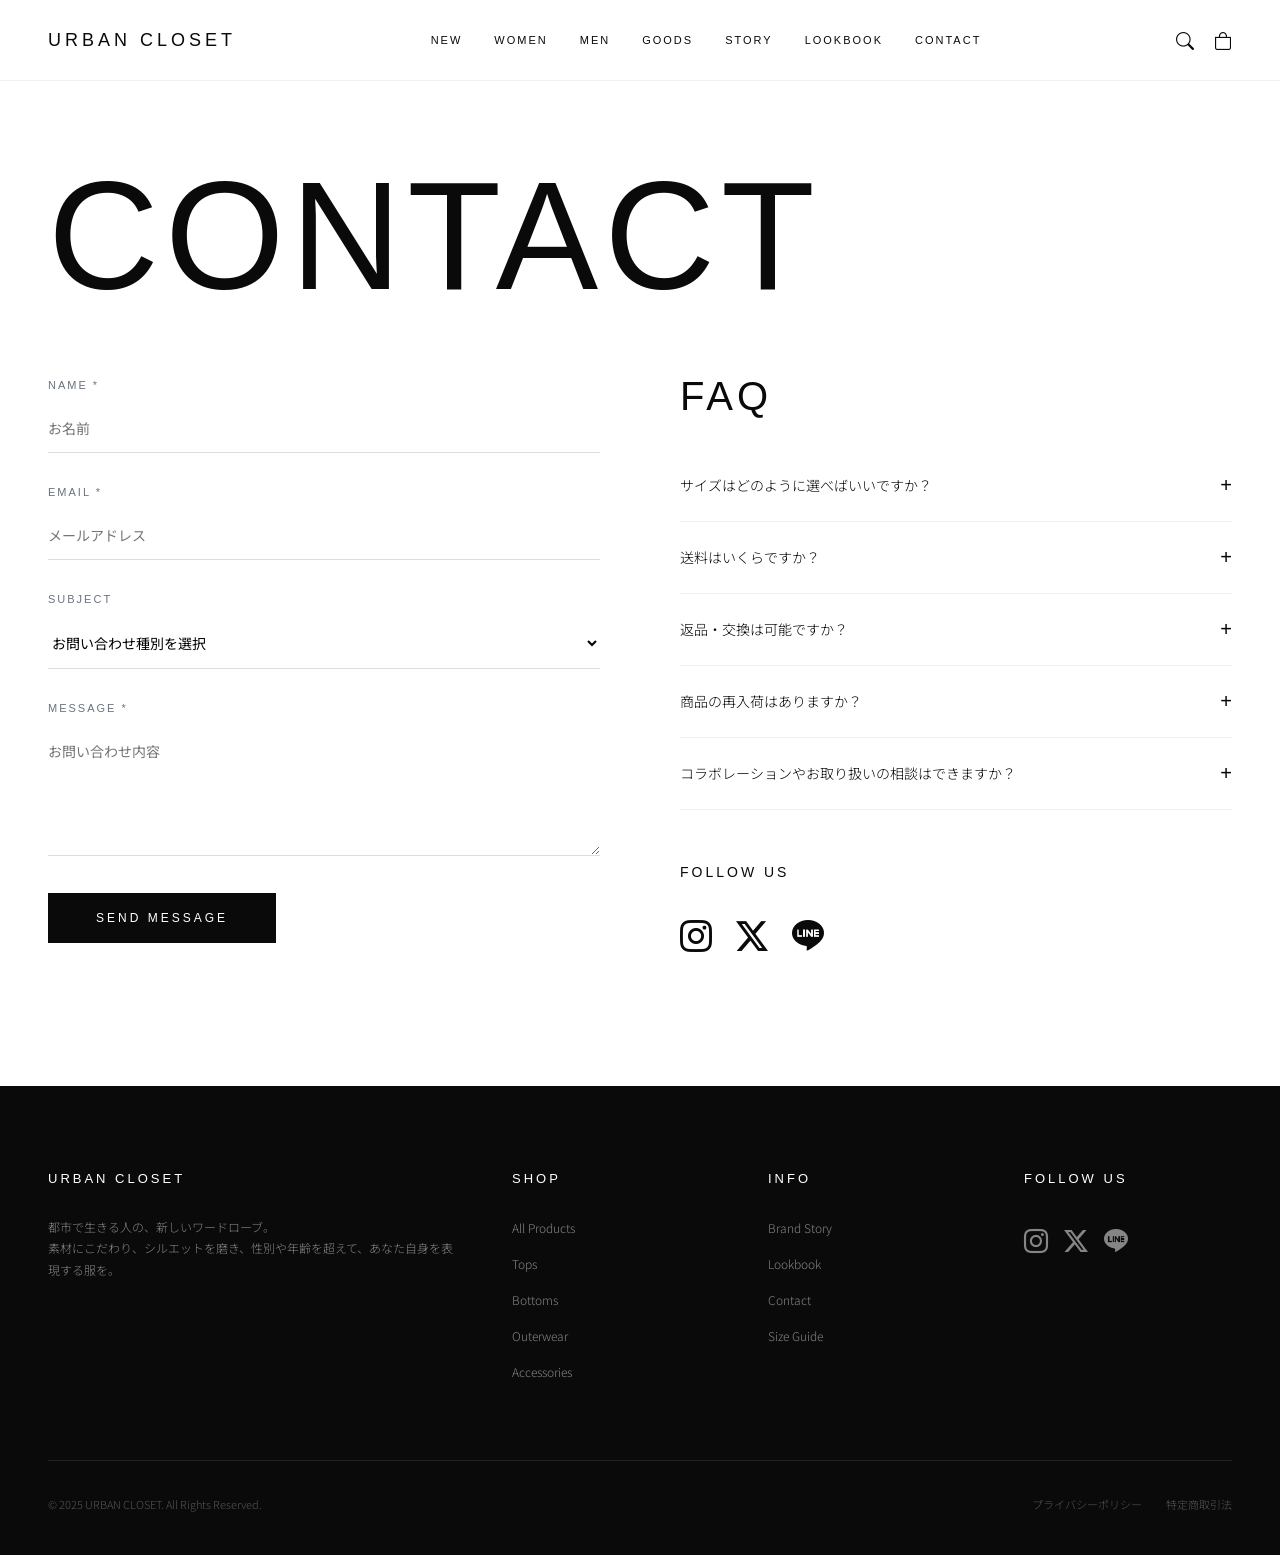
==== commit 1166403e: "問題点の修正" ====
--- a/contact.html
+++ b/contact.html
@@ -14,8 +14,8 @@
   <header class="header scrolled" id="header">
     <a href="index.html" class="header-logo">URBAN CLOSET</a>
     <nav class="header-nav">
-      <a href="products.html">NEW</a><a href="products.html">WOMEN</a><a href="products.html">MEN</a>
-      <a href="products.html">GOODS</a><a href="story.html">STORY</a><a href="lookbook.html">LOOKBOOK</a>
+      <a href="products.html?filter=new">NEW</a><a href="products.html?filter=women">WOMEN</a><a href="products.html?filter=men">MEN</a>
+      <a href="products.html?filter=goods">GOODS</a><a href="story.html">STORY</a><a href="lookbook.html">LOOKBOOK</a><a href="contact.html">CONTACT</a>
     </nav>
     <div class="header-icons">
       <button class="btn-search" aria-label="検索"><i class="bi bi-search"></i></button>
@@ -26,8 +26,8 @@
 
   <div class="mobile-menu">
     <button class="mobile-menu-close">&times;</button>
-    <a href="products.html">NEW</a><a href="products.html">WOMEN</a><a href="products.html">MEN</a>
-    <a href="products.html">GOODS</a><a href="story.html">STORY</a><a href="lookbook.html">LOOKBOOK</a><a href="contact.html">CONTACT</a>
+    <a href="products.html?filter=new">NEW</a><a href="products.html?filter=women">WOMEN</a><a href="products.html?filter=men">MEN</a>
+    <a href="products.html?filter=goods">GOODS</a><a href="story.html">STORY</a><a href="lookbook.html">LOOKBOOK</a><a href="contact.html">CONTACT</a>
   </div>
 
   <!-- 検索バー -->
@@ -107,9 +107,9 @@
       <div class="contact-sns">
         <h3 class="contact-sns-title">FOLLOW US</h3>
         <div class="contact-sns-links">
-          <a href="#">Instagram</a>
-          <a href="#">Twitter</a>
-          <a href="#">LINE</a>
+          <a href="#" aria-label="Instagram"><i class="bi bi-instagram"></i></a>
+          <a href="#" aria-label="Twitter"><i class="bi bi-twitter-x"></i></a>
+          <a href="#" aria-label="LINE"><i class="bi bi-line"></i></a>
         </div>
       </div>
     </div>
--- a/style.css
+++ b/style.css
@@ -35,12 +35,26 @@
   position: fixed; top: 0; left: 0; width: 100%; z-index: 1000;
   padding: 0 48px; height: var(--header-h);
   display: flex; align-items: center; justify-content: space-between;
-  transition: background 0.4s, color 0.4s;
+  transition: background 0.4s ease, color 0.4s ease;
   background: transparent; color: var(--white);
 }
 .header.scrolled { background: var(--white); color: var(--black); box-shadow: 0 1px 0 rgba(0,0,0,0.06); }
 .header.header-dark { background: var(--black); color: var(--white); }
-.header-logo { font-family: var(--font-en); font-weight: 200; font-size: 18px; letter-spacing: 4px; }
+/* 透明状態（index.htmlスクロール中） */
+.header.transparent { background: transparent !important; color: #FFFFFF !important; box-shadow: none !important; }
+.header.transparent .header-logo,
+.header.transparent .header-nav a,
+.header.transparent .header-icons button { color: #FFFFFF !important; }
+.header-logo {
+  font-family: var(--font-en); font-weight: 200; font-size: 18px;
+  letter-spacing: 4px; position: relative; padding: 4px 0;
+}
+.header-logo::after {
+  content: ''; position: absolute; bottom: 0; left: 0;
+  width: 0; height: 1px; background: currentColor;
+  transition: width 0.3s ease;
+}
+.header-logo:hover::after { width: 100%; }
 .header-nav { display: flex; gap: 32px; }
 .header-nav a {
   font-family: var(--font-en); font-weight: 300; font-size: 11px;
@@ -61,16 +75,19 @@
 .mobile-menu {
   position: fixed; inset: 0; background: var(--black); color: var(--white);
   display: flex; flex-direction: column; align-items: center; justify-content: center;
-  gap: 32px; z-index: 999; opacity: 0; pointer-events: none; transition: opacity 0.4s;
+  z-index: 999; opacity: 0; pointer-events: none; transition: opacity 0.4s;
+  height: 100vh; overflow-y: auto; padding: 60px 40px;
 }
 .mobile-menu.active { opacity: 1; pointer-events: all; }
 .mobile-menu a {
-  font-family: var(--font-en); font-weight: 200; font-size: 24px;
-  letter-spacing: 4px;
+  font-family: var(--font-en); font-weight: 200;
+  font-size: clamp(20px, 5vw, 32px);
+  letter-spacing: 0.1em; line-height: 1.6; padding: 12px 0;
+  display: block;
 }
 .mobile-menu-close {
-  position: absolute; top: 28px; right: 48px;
-  font-size: 28px; color: var(--white); background: none; border: none; cursor: pointer;
+  position: fixed; top: 20px; right: 24px; z-index: 9999;
+  font-size: 24px; color: var(--white); background: none; border: none; cursor: pointer;
 }
 
 /* フッター */
@@ -348,9 +365,9 @@
   display: grid; grid-template-columns: 1fr 1fr;
   gap: 64px; align-items: center; padding: 80px 48px;
 }
-.story-section:nth-child(even) { direction: rtl; }
-.story-section:nth-child(even) > * { direction: ltr; }
-.story-img { aspect-ratio: 3/4; overflow: hidden; }
+.story-section--reverse { direction: rtl; }
+.story-section--reverse > * { direction: ltr; }
+.story-img { height: 500px; overflow: hidden; }
 .story-img img { width: 100%; height: 100%; object-fit: cover; }
 .story-text h3 {
   font-family: var(--font-en); font-weight: 200; font-size: 20px;
@@ -432,12 +449,11 @@
   font-family: var(--font-en); font-weight: 200; font-size: 14px;
   letter-spacing: 3px; margin-bottom: 16px;
 }
-.contact-sns-links { display: flex; gap: 20px; }
+.contact-sns-links { display: flex; gap: 24px; }
 .contact-sns-links a {
-  font-family: var(--font-en); font-weight: 300; font-size: 12px;
-  letter-spacing: 1px; color: var(--gray); transition: color 0.3s;
-}
-.contact-sns-links a:hover { color: var(--black); }
+  font-size: 32px; color: var(--black); transition: color 0.3s;
+}
+.contact-sns-links a:hover { color: var(--gray); }
 
 /* ライトボックス */
 .lightbox {
@@ -538,6 +554,7 @@
 .products-hero-img {
   position: absolute; inset: 0;
   width: 100%; height: 100%; object-fit: cover;
+  transition: opacity 0.3s ease;
 }
 .products-hero-overlay { position: absolute; inset: 0; background: rgba(0,0,0,0.5); }
 .products-hero-content { position: relative; z-index: 1; }
@@ -584,3 +601,11 @@
   .cart-panel { width: 100%; right: -100%; }
   .products-hero { height: 220px; }
 }
+
+/* 375px以下のさらなる調整 */
+@media (max-width: 375px) {
+  .mobile-menu a {
+    font-size: clamp(16px, 4.5vw, 24px);
+    padding: 8px 0;
+  }
+}
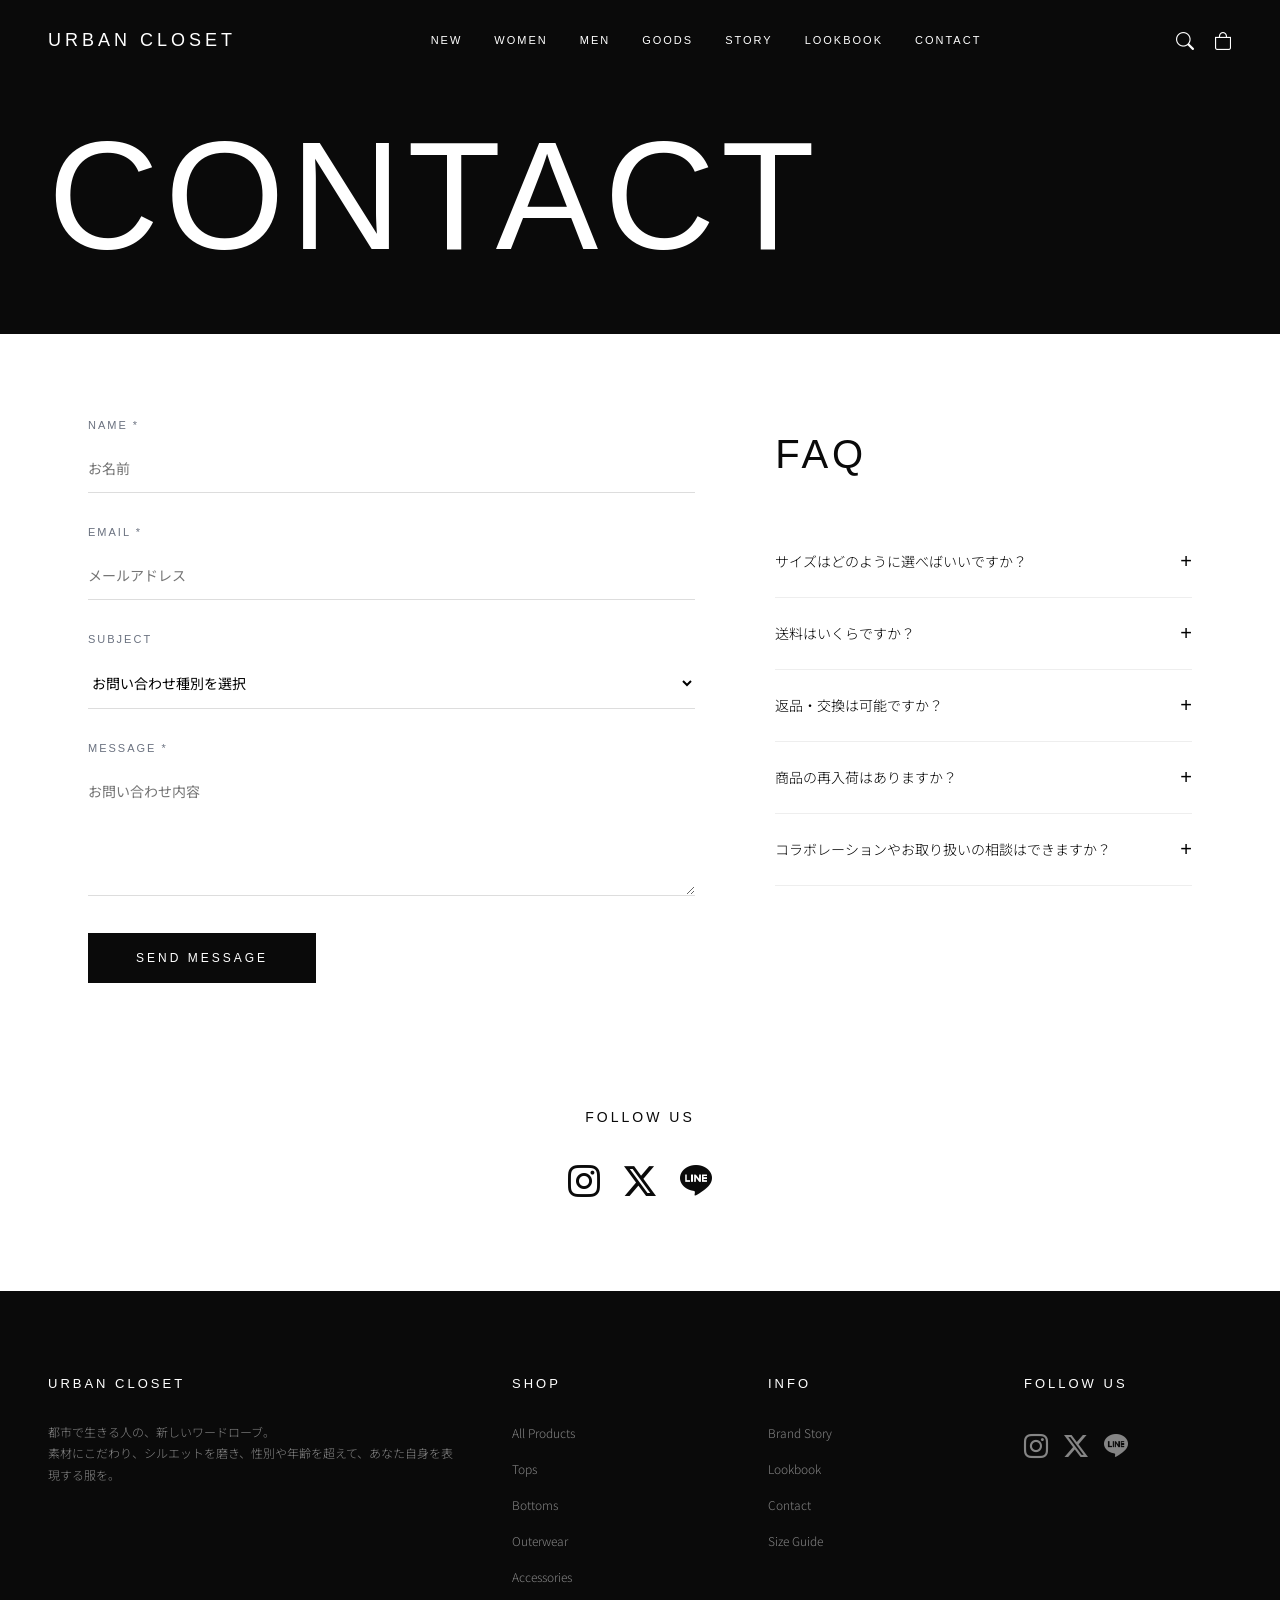
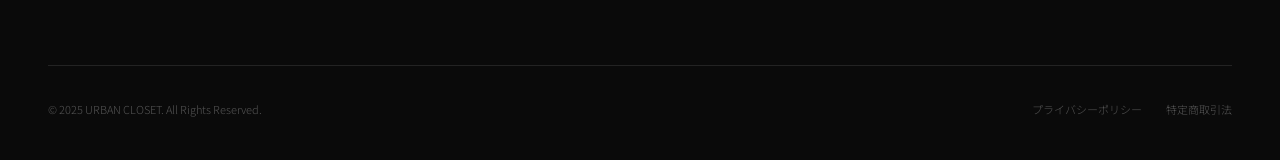
==== commit 79e50130: "エラー修正や仕様の変更" ====
--- a/contact.html
+++ b/contact.html
@@ -11,7 +11,7 @@
 <body>
 
   <!-- ヘッダー -->
-  <header class="header scrolled" id="header">
+  <header class="header" id="header">
     <a href="index.html" class="header-logo">URBAN CLOSET</a>
     <nav class="header-nav">
       <a href="products.html?filter=new">NEW</a><a href="products.html?filter=women">WOMEN</a><a href="products.html?filter=men">MEN</a>
@@ -26,8 +26,14 @@
 
   <div class="mobile-menu">
     <button class="mobile-menu-close">&times;</button>
-    <a href="products.html?filter=new">NEW</a><a href="products.html?filter=women">WOMEN</a><a href="products.html?filter=men">MEN</a>
-    <a href="products.html?filter=goods">GOODS</a><a href="story.html">STORY</a><a href="lookbook.html">LOOKBOOK</a><a href="contact.html">CONTACT</a>
+    <a href="index.html">HOME</a>
+    <a href="products.html?filter=new">NEW</a>
+    <a href="products.html?filter=women">WOMEN</a>
+    <a href="products.html?filter=men">MEN</a>
+    <a href="products.html?filter=goods">GOODS</a>
+    <a href="story.html">STORY</a>
+    <a href="lookbook.html">LOOKBOOK</a>
+    <a href="contact.html">CONTACT</a>
   </div>
 
   <!-- 検索バー -->
@@ -39,14 +45,14 @@
   </div>
 
   <!-- ページタイトル -->
-  <div class="page-title-wrap">
+  <div class="page-title-wrap" style="padding-top: 120px;">
     <h1 class="page-title fade-in">CONTACT</h1>
   </div>
 
   <!-- コンタクトエリア -->
   <div class="contact-wrap">
     <!-- 左：フォーム -->
-    <div class="fade-in">
+    <div class="contact-form-col fade-in">
       <form id="contact-form">
         <div class="form-group">
           <label class="form-label" for="name">NAME *</label>
@@ -77,9 +83,9 @@
       </form>
     </div>
 
-    <!-- 右：FAQ + SNS -->
-    <div class="fade-in">
-      <h2 class="section-title" style="font-size: clamp(24px, 4vw, 40px); margin-bottom: 32px;">FAQ</h2>
+    <!-- 右：FAQ -->
+    <div class="contact-faq-col fade-in">
+      <h2 class="contact-faq-title">FAQ</h2>
       <div class="faq-section">
         <div class="faq-item">
           <button class="faq-q">サイズはどのように選べばいいですか？</button>
@@ -102,16 +108,16 @@
           <div class="faq-a"><div class="faq-a-inner">コラボレーションやお取り扱いのご相談を歓迎しております。上記フォームの「コラボレーション」を選択してお問い合わせください。</div></div>
         </div>
       </div>
+    </div>
+  </div>
 
-      <!-- SNSリンク -->
-      <div class="contact-sns">
-        <h3 class="contact-sns-title">FOLLOW US</h3>
-        <div class="contact-sns-links">
-          <a href="#" aria-label="Instagram"><i class="bi bi-instagram"></i></a>
-          <a href="#" aria-label="Twitter"><i class="bi bi-twitter-x"></i></a>
-          <a href="#" aria-label="LINE"><i class="bi bi-line"></i></a>
-        </div>
-      </div>
+  <!-- SNSリンク -->
+  <div class="contact-sns">
+    <h3 class="contact-sns-title">FOLLOW US</h3>
+    <div class="contact-sns-links">
+      <a href="#" aria-label="Instagram"><i class="bi bi-instagram"></i></a>
+      <a href="#" aria-label="Twitter"><i class="bi bi-twitter-x"></i></a>
+      <a href="#" aria-label="LINE"><i class="bi bi-line"></i></a>
     </div>
   </div>
 
--- a/style.css
+++ b/style.css
@@ -39,12 +39,13 @@
   background: transparent; color: var(--white);
 }
 .header.scrolled { background: var(--white); color: var(--black); box-shadow: 0 1px 0 rgba(0,0,0,0.06); }
+.header.scrolled .header-logo,
+.header.scrolled .header-nav a,
+.header.scrolled .header-icons button { color: var(--black); }
+.header .header-logo,
+.header .header-nav a,
+.header .header-icons button { color: var(--white); transition: color 0.4s ease; }
 .header.header-dark { background: var(--black); color: var(--white); }
-/* 透明状態（index.htmlスクロール中） */
-.header.transparent { background: transparent !important; color: #FFFFFF !important; box-shadow: none !important; }
-.header.transparent .header-logo,
-.header.transparent .header-nav a,
-.header.transparent .header-icons button { color: #FFFFFF !important; }
 .header-logo {
   font-family: var(--font-en); font-weight: 200; font-size: 18px;
   letter-spacing: 4px; position: relative; padding: 4px 0;
@@ -73,22 +74,26 @@
 
 /* モバイルメニュー */
 .mobile-menu {
-  position: fixed; inset: 0; background: var(--black); color: var(--white);
-  display: flex; flex-direction: column; align-items: center; justify-content: center;
-  z-index: 999; opacity: 0; pointer-events: none; transition: opacity 0.4s;
-  height: 100vh; overflow-y: auto; padding: 60px 40px;
-}
-.mobile-menu.active { opacity: 1; pointer-events: all; }
+  display: none;
+  position: fixed; top: 0; left: 0; width: 100%; height: 100vh;
+  background: #0A0A0A; color: var(--white);
+  flex-direction: column; align-items: center; justify-content: center;
+  z-index: 9998; overflow-y: auto; padding: 60px 40px;
+}
+.mobile-menu.active { display: flex; }
 .mobile-menu a {
   font-family: var(--font-en); font-weight: 200;
-  font-size: clamp(20px, 5vw, 32px);
-  letter-spacing: 0.1em; line-height: 1.6; padding: 12px 0;
-  display: block;
+  font-size: clamp(16px, 4vw, 28px);
+  letter-spacing: 0.1em; line-height: 1.6; padding: 10px 0;
+  display: block; color: var(--white);
 }
 .mobile-menu-close {
+  display: none;
   position: fixed; top: 20px; right: 24px; z-index: 9999;
   font-size: 24px; color: var(--white); background: none; border: none; cursor: pointer;
 }
+.mobile-menu.active ~ .mobile-menu-close,
+.mobile-menu-close.active { display: block; }
 
 /* フッター */
 .footer {
@@ -262,14 +267,18 @@
 .newsletter-sub { font-size: 12px; color: var(--gray); }
 
 /* 商品一覧ページ */
-.page-title-wrap { padding: 160px 48px 60px; }
+.page-title-wrap {
+  padding: 160px 48px 60px; position: relative;
+  background: var(--black); color: var(--white);
+}
 .page-title {
   font-family: var(--font-en); font-weight: 200;
   font-size: clamp(48px, 12vw, 160px); letter-spacing: 6px; line-height: 1;
 }
 .filter-bar {
   display: flex; justify-content: space-between; align-items: center;
-  padding: 0 48px 48px; flex-wrap: wrap; gap: 16px;
+  padding: 0 48px; flex-wrap: wrap; gap: 16px;
+  margin-top: 48px; margin-bottom: 32px;
 }
 .filter-cats { display: flex; gap: 24px; }
 .filter-cats button {
@@ -325,10 +334,10 @@
 }
 .color-swatches { display: flex; gap: 12px; margin-bottom: 32px; }
 .color-swatch {
-  width: 28px; height: 28px; border-radius: 50%;
+  width: 32px; height: 32px; border-radius: 50%;
   border: 2px solid transparent; cursor: pointer; transition: 0.3s;
 }
-.color-swatch.active { border-color: var(--black); }
+.color-swatch.active { outline: 2px solid #0A0A0A; outline-offset: 2px; border-color: transparent; }
 .size-options { display: flex; gap: 8px; margin-bottom: 32px; }
 .size-option {
   width: 48px; height: 48px; display: flex; align-items: center; justify-content: center;
@@ -405,8 +414,16 @@
 
 /* お問い合わせ */
 .contact-wrap {
-  display: grid; grid-template-columns: 1fr 1fr;
-  gap: 80px; padding: 0 48px 120px;
+  display: flex; gap: 80px;
+  max-width: 1200px; margin: 0 auto;
+  padding: 80px 48px 60px;
+}
+.contact-form-col { flex: 0 0 55%; }
+.contact-faq-col { flex: 0 0 calc(45% - 80px); }
+.contact-faq-title {
+  font-family: var(--font-en); font-weight: 200;
+  font-size: clamp(24px, 4vw, 40px); letter-spacing: 4px;
+  margin-bottom: 32px;
 }
 .form-group { margin-bottom: 28px; }
 .form-label {
@@ -444,12 +461,12 @@
 .faq-q.active::after { content: '−'; }
 .faq-a { max-height: 0; overflow: hidden; transition: max-height 0.4s ease; }
 .faq-a-inner { padding: 0 0 24px; font-size: 13px; color: var(--gray); line-height: 2; }
-.contact-sns { margin-top: 48px; }
+.contact-sns { margin-top: 60px; text-align: center; padding-bottom: 80px; }
 .contact-sns-title {
   font-family: var(--font-en); font-weight: 200; font-size: 14px;
   letter-spacing: 3px; margin-bottom: 16px;
 }
-.contact-sns-links { display: flex; gap: 24px; }
+.contact-sns-links { display: flex; gap: 24px; justify-content: center; }
 .contact-sns-links a {
   font-size: 32px; color: var(--black); transition: color 0.3s;
 }
@@ -547,9 +564,9 @@
 
 /* Productsヒーロー */
 .products-hero {
-  position: relative; height: 300px; display: flex;
+  position: relative; height: 360px; display: flex;
   align-items: center; justify-content: center; text-align: center;
-  color: var(--white); overflow: hidden; margin-top: var(--header-h);
+  color: var(--white); overflow: hidden; margin-top: 0;
 }
 .products-hero-img {
   position: absolute; inset: 0;
@@ -583,7 +600,9 @@
   .story-section { grid-template-columns: 1fr; gap: 32px; padding: 60px 24px; }
   .story-section:nth-child(even) { direction: ltr; }
   .masonry { columns: 2; padding: 0 24px 80px; }
-  .contact-wrap { grid-template-columns: 1fr; gap: 60px; padding: 0 24px 80px; }
+  .contact-wrap { flex-direction: column; gap: 0; padding: 60px 24px 40px; }
+  .contact-form-col, .contact-faq-col { flex: none; width: 100%; }
+  .contact-faq-col { margin-top: 60px; }
   .footer { padding: 60px 24px 32px; }
   .footer-grid { grid-template-columns: 1fr 1fr; gap: 32px; }
   .footer-bottom { flex-direction: column; gap: 12px; text-align: center; }
@@ -599,13 +618,12 @@
   .mobile-menu-close { right: 24px; }
   .search-bar-inner { padding: 16px 24px; }
   .cart-panel { width: 100%; right: -100%; }
-  .products-hero { height: 220px; }
-}
-
-/* 375px以下のさらなる調整 */
+  .products-hero { height: 260px; }
+}
+
 @media (max-width: 375px) {
   .mobile-menu a {
-    font-size: clamp(16px, 4.5vw, 24px);
+    font-size: clamp(14px, 3.5vw, 22px);
     padding: 8px 0;
   }
 }
